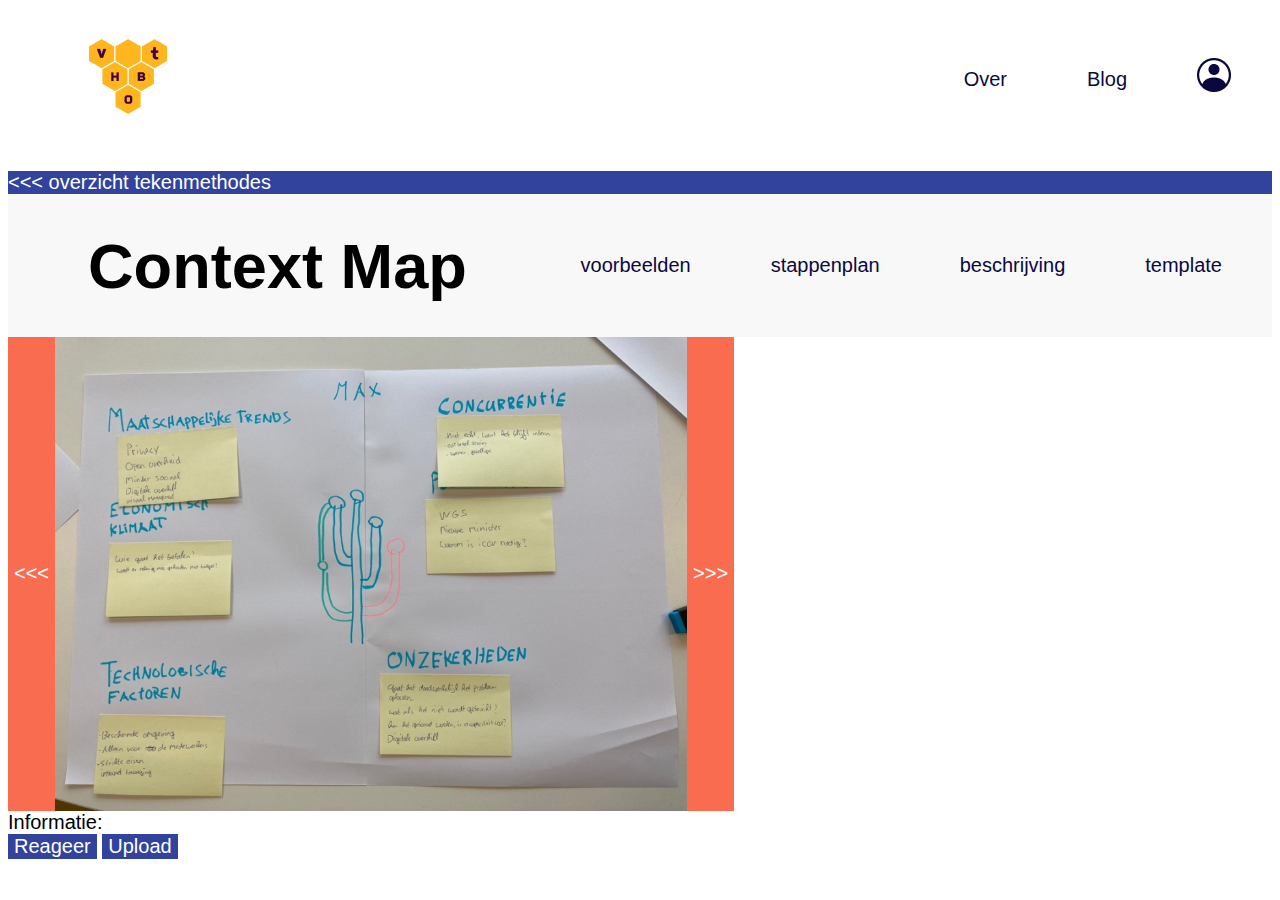
==== index.html @ 27fbaebd "halve site" ====
<!DOCTYPE html>
<html lang="nl">
<head>
    <meta charset="UTF-8">
    <meta http-equiv="X-UA-Compatible" content="IE=edge">
    <meta name="viewport" content="width=device-width, initial-scale=1.0">
    <link rel="stylesheet" href="/styles/styles.css" />
    <title>Visual Thinking in het HBO</title>
</head>

<body>
    <header>
        <nav class="navbar">
            <a href="index.html">
                <img src="/assets/vtHBO-v1.0-Logo_1 1.png" class="vthbo-logo">
            </a>
            <ul class="nav-items">
                <li class="nav-item">
                    <img src="/assets/account_icon.png" class="account-icon">
                </li>
                <li class="nav-item">
                    <a>Blog</a>
                </li>
                <li class="nav-item">
                    <a>Over</a>
                </li>
            </ul>
            </ul>
        </nav>
        <p> &lt;&lt;&lt; overzicht tekenmethodes</p>
    </header>
    <main>
        <nav class="navbar2">
            <h1>Context Map</h1>
            <ul class="nav2-items">
                <li class="nav2-item">
                    <a>template</a>
                </li>
                <li class="nav2-item">
                    <a>beschrijving</a>
                </li>
                <li class="nav2-item">
                    <a>stappenplan</a>
                </li>
                <li class="nav2-item">
                    <a>voorbeelden</a>
                </li>
            </ul>
        </nav>
        <div class="image-slider">
            <button class="vorige-button">&lt;&lt;&lt;</button>
            <img src="/assets/image15-2 1.png" alt="voorbeeld 1" height="20%" width="50%">
            <button class="volgende-button">&gt;&gt;&gt;</button>
        </div>
        <article>Informatie:</article>
    </main>
    <footer>
        <button class="reageer-button">Reageer</button>
        <button class="upload-button">Upload</button>
    </footer>

</body>

</html>
---- styles/styles.css ----
* {
  font-size: 20px;
  font-family: sans-serif;
}

nav {
  padding-left: 80px;
  padding-right: 10px;
  display: flex;
  justify-content: space-between;
  align-items: center;
}

ul {
  list-style-type: none;
}

.nav-items {
  list-style: none;
  display: flex;
  flex-direction: row-reverse;
}

.nav-item .account-icon {
  padding: 10px 10px;
  margin: 20px 20px;
}

.nav-item a {
  display: inline-block;
  padding: 15px 15px;
  margin: 25px 25px;
  color: #090940;
}

header > p {
  background-color: #31439c;
  color: white;
  margin-bottom: 0;
}

.navbar2 {
  background-color: #f9f8f8;
}

.nav2-items {
  list-style: none;
  display: flex;
  flex-direction: row-reverse;
}

.nav2-item a {
  display: inline-block;
  padding: 15px 15px;
  margin: 25px 25px;
  color: #090940;
}

.reageer-button, .upload-button{
  background-color: #31439c;
  color: white;
  border: none;
}

.vorige-button, .volgende-button {
  background-color: #f96c4f;
  color: white;
  border: none;
}

h1 {
  font-size: 63.15px;
  font-weight: 800;
}

.navbar2 > h1 {
  margin: 0;
}

.image-slider{
  display: flex;
}

button:hover {
  cursor: pointer;
}
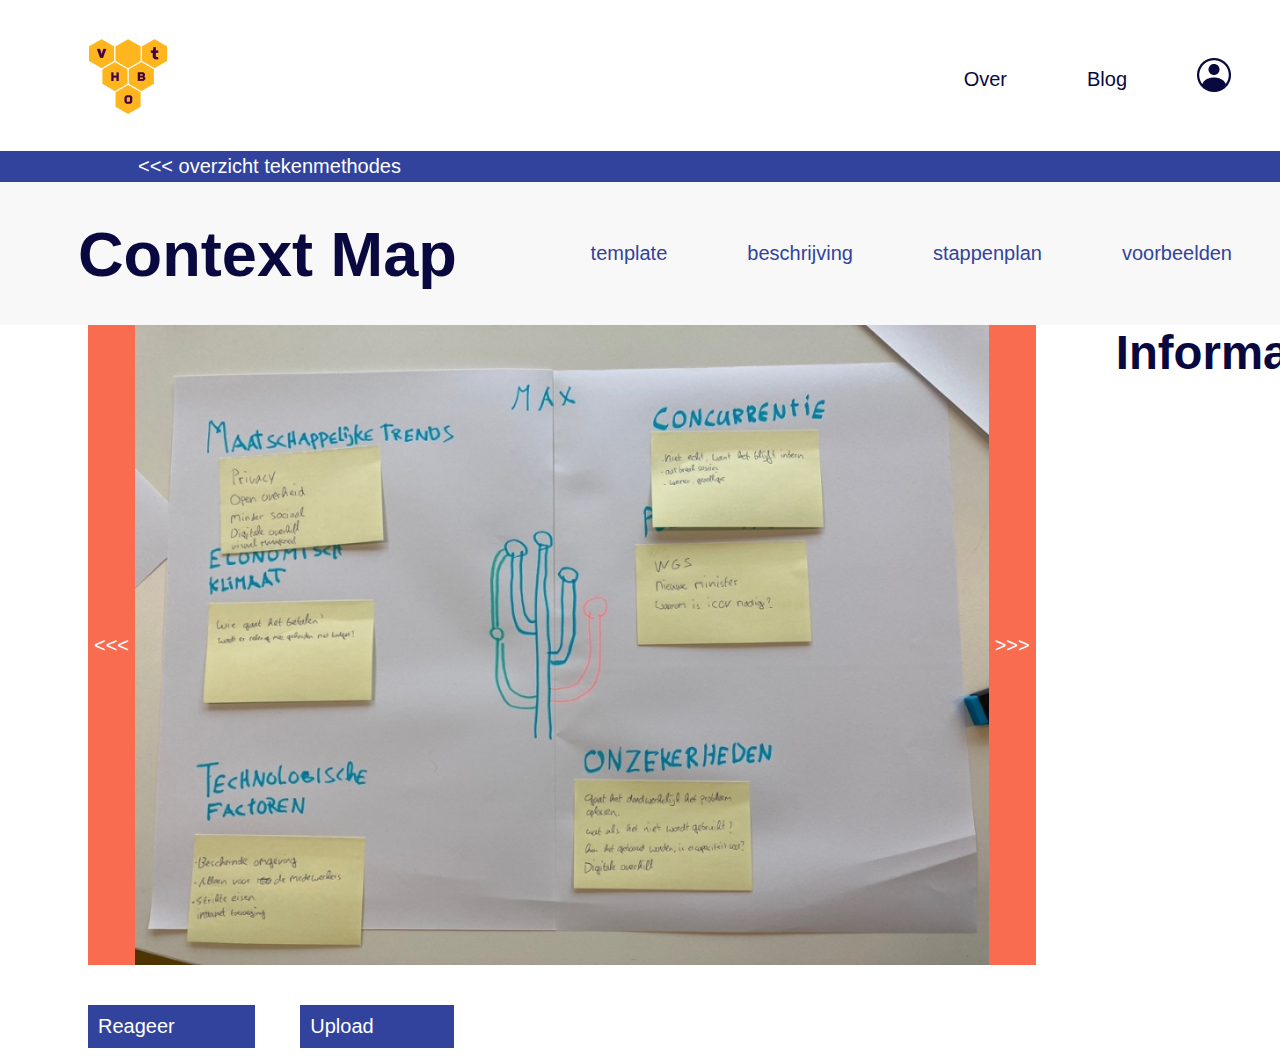
==== commit 185b9892: "positie en opmaak van items toegevoegd" ====
--- a/index.html
+++ b/index.html
@@ -4,7 +4,7 @@
     <meta charset="UTF-8">
     <meta http-equiv="X-UA-Compatible" content="IE=edge">
     <meta name="viewport" content="width=device-width, initial-scale=1.0">
-    <link rel="stylesheet" href="/styles/styles.css" />
+    <link rel="stylesheet" href="styles/styles.css" />
     <title>Visual Thinking in het HBO</title>
 </head>
 
@@ -12,17 +12,17 @@
     <header>
         <nav class="navbar">
             <a href="index.html">
-                <img src="/assets/vtHBO-v1.0-Logo_1 1.png" class="vthbo-logo">
+                <img src="assets/vtHBO-v1.0-Logo_1 1.png" class="vthbo-logo">
             </a>
             <ul class="nav-items">
                 <li class="nav-item">
-                    <img src="/assets/account_icon.png" class="account-icon">
+                    <a>Over</a>
                 </li>
                 <li class="nav-item">
                     <a>Blog</a>
                 </li>
                 <li class="nav-item">
-                    <a>Over</a>
+                    <img src="assets/account_icon.png" class="account-icon">
                 </li>
             </ul>
             </ul>
@@ -49,10 +49,12 @@
         </nav>
         <div class="image-slider">
             <button class="vorige-button">&lt;&lt;&lt;</button>
-            <img src="/assets/image15-2 1.png" alt="voorbeeld 1" height="20%" width="50%">
+            <img src="assets/image15-2 1.png" alt="voorbeeld 1">
             <button class="volgende-button">&gt;&gt;&gt;</button>
+            <article>
+                <h2>Informatie:</h2>
+            </article>
         </div>
-        <article>Informatie:</article>
     </main>
     <footer>
         <button class="reageer-button">Reageer</button>
--- a/styles/styles.css
+++ b/styles/styles.css
@@ -4,8 +4,8 @@
 }
 
 nav {
-  padding-left: 80px;
-  padding-right: 10px;
+  padding-left: 4rem;
+  padding-right: 0.5rem;
   display: flex;
   justify-content: space-between;
   align-items: center;
@@ -18,48 +18,55 @@
 .nav-items {
   list-style: none;
   display: flex;
-  flex-direction: row-reverse;
+  flex-direction: row;
 }
 
 .nav-item .account-icon {
-  padding: 10px 10px;
-  margin: 20px 20px;
+  padding: 0.5rem 0.5rem;
+  margin: 1rem 1rem;
 }
 
 .nav-item a {
   display: inline-block;
-  padding: 15px 15px;
-  margin: 25px 25px;
+  padding: 0.75rem 0.75rem;
+  margin: 1.25rem 1.25rem;
   color: #090940;
 }
 
 header > p {
   background-color: #31439c;
   color: white;
-  margin-bottom: 0;
+  margin: 0rem -0.5rem 0rem -0.5rem;
+  padding-left: 7rem;
+  padding-top: 0.2rem;
+  padding-bottom: 0.2rem;
 }
 
 .navbar2 {
   background-color: #f9f8f8;
+  margin: 0rem -0.5rem 0rem -0.5rem;
 }
 
 .nav2-items {
   list-style: none;
   display: flex;
-  flex-direction: row-reverse;
+  flex-direction: row;
 }
 
 .nav2-item a {
   display: inline-block;
-  padding: 15px 15px;
-  margin: 25px 25px;
-  color: #090940;
+  padding: 0.75rem 0.75rem;
+  margin: 1.25rem 1.25rem;
+  color: #31439c;
 }
 
 .reageer-button, .upload-button{
   background-color: #31439c;
   color: white;
   border: none;
+  padding: 0.5rem;
+  padding-right: 4rem;
+  margin: 2rem -2rem 0rem 4rem;
 }
 
 .vorige-button, .volgende-button {
@@ -71,6 +78,13 @@
 h1 {
   font-size: 63.15px;
   font-weight: 800;
+  color: #090940;
+}
+
+h2 {
+  font-size: 47.37px;
+  font-weight: 800;
+  color: #090940;
 }
 
 .navbar2 > h1 {
@@ -79,8 +93,22 @@
 
 .image-slider{
   display: flex;
+  padding-left: 4rem;
 }
 
 button:hover {
   cursor: pointer;
 }
+
+.image-slider > img {
+  height: 32rem;
+  width: 48rem;
+}
+
+.image-slider > article {
+  padding-left: 4rem;
+}
+
+article > h2 {
+  margin: 0;
+}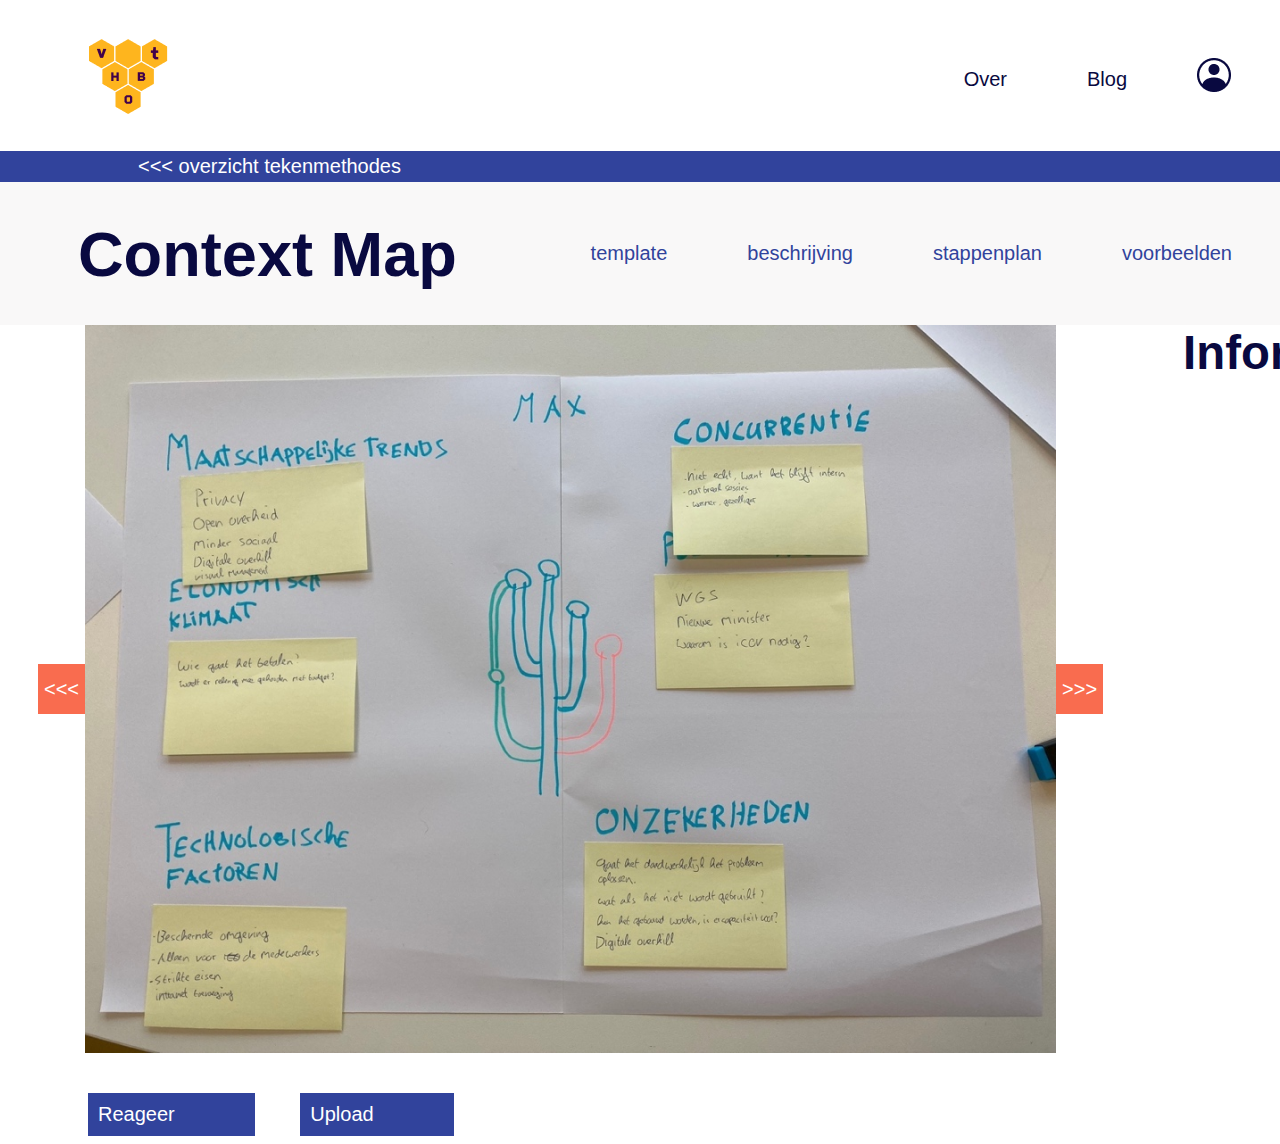
==== commit bebbbf42: "alt aria width" ====
--- a/index.html
+++ b/index.html
@@ -12,7 +12,7 @@
     <header>
         <nav class="navbar">
             <a href="index.html">
-                <img src="assets/vtHBO-v1.0-Logo_1 1.png" class="vthbo-logo">
+                <img src="assets/vtHBO-v1.0-Logo_1 1.png" class="vthbo-logo" alt="logo van Visual Thinking HBO">
             </a>
             <ul class="nav-items">
                 <li class="nav-item">
@@ -22,7 +22,7 @@
                     <a>Blog</a>
                 </li>
                 <li class="nav-item">
-                    <img src="assets/account_icon.png" class="account-icon">
+                    <img src="assets/account_icon.png" class="account-icon" alt="afbeelding van een account icoon">
                 </li>
             </ul>
             </ul>
@@ -49,8 +49,10 @@
         </nav>
         <div class="image-slider">
             <button class="vorige-button">&lt;&lt;&lt;</button>
-            <img src="assets/image15-2 1.png" alt="voorbeeld 1">
+            <img src="assets/image15-2 1.png" alt="voorbeeld afbeelding 1">
+            <a href="html/context.html" aria-label="Ga verder naar de volgende afbeelding">
             <button class="volgende-button">&gt;&gt;&gt;</button>
+            </a>
             <article>
                 <h2>Informatie:</h2>
             </article>
--- a/styles/styles.css
+++ b/styles/styles.css
@@ -73,6 +73,8 @@
   background-color: #f96c4f;
   color: white;
   border: none;
+  height: 2.5rem;
+  align-self: center;
 }
 
 h1 {
@@ -93,7 +95,11 @@
 
 .image-slider{
   display: flex;
-  padding-left: 4rem;
+  padding-left: 1.5rem;
+}
+
+.image-slider > a {
+  display: contents;
 }
 
 button:hover {
@@ -101,14 +107,12 @@
 }
 
 .image-slider > img {
-  height: 32rem;
-  width: 48rem;
-}
-
-.image-slider > article {
-  padding-left: 4rem;
+  max-height: 50rem;
+  max-width: 70rem;
+  width: 100%;
 }
 
 article > h2 {
   margin: 0;
+  padding-left: 4rem;
 }